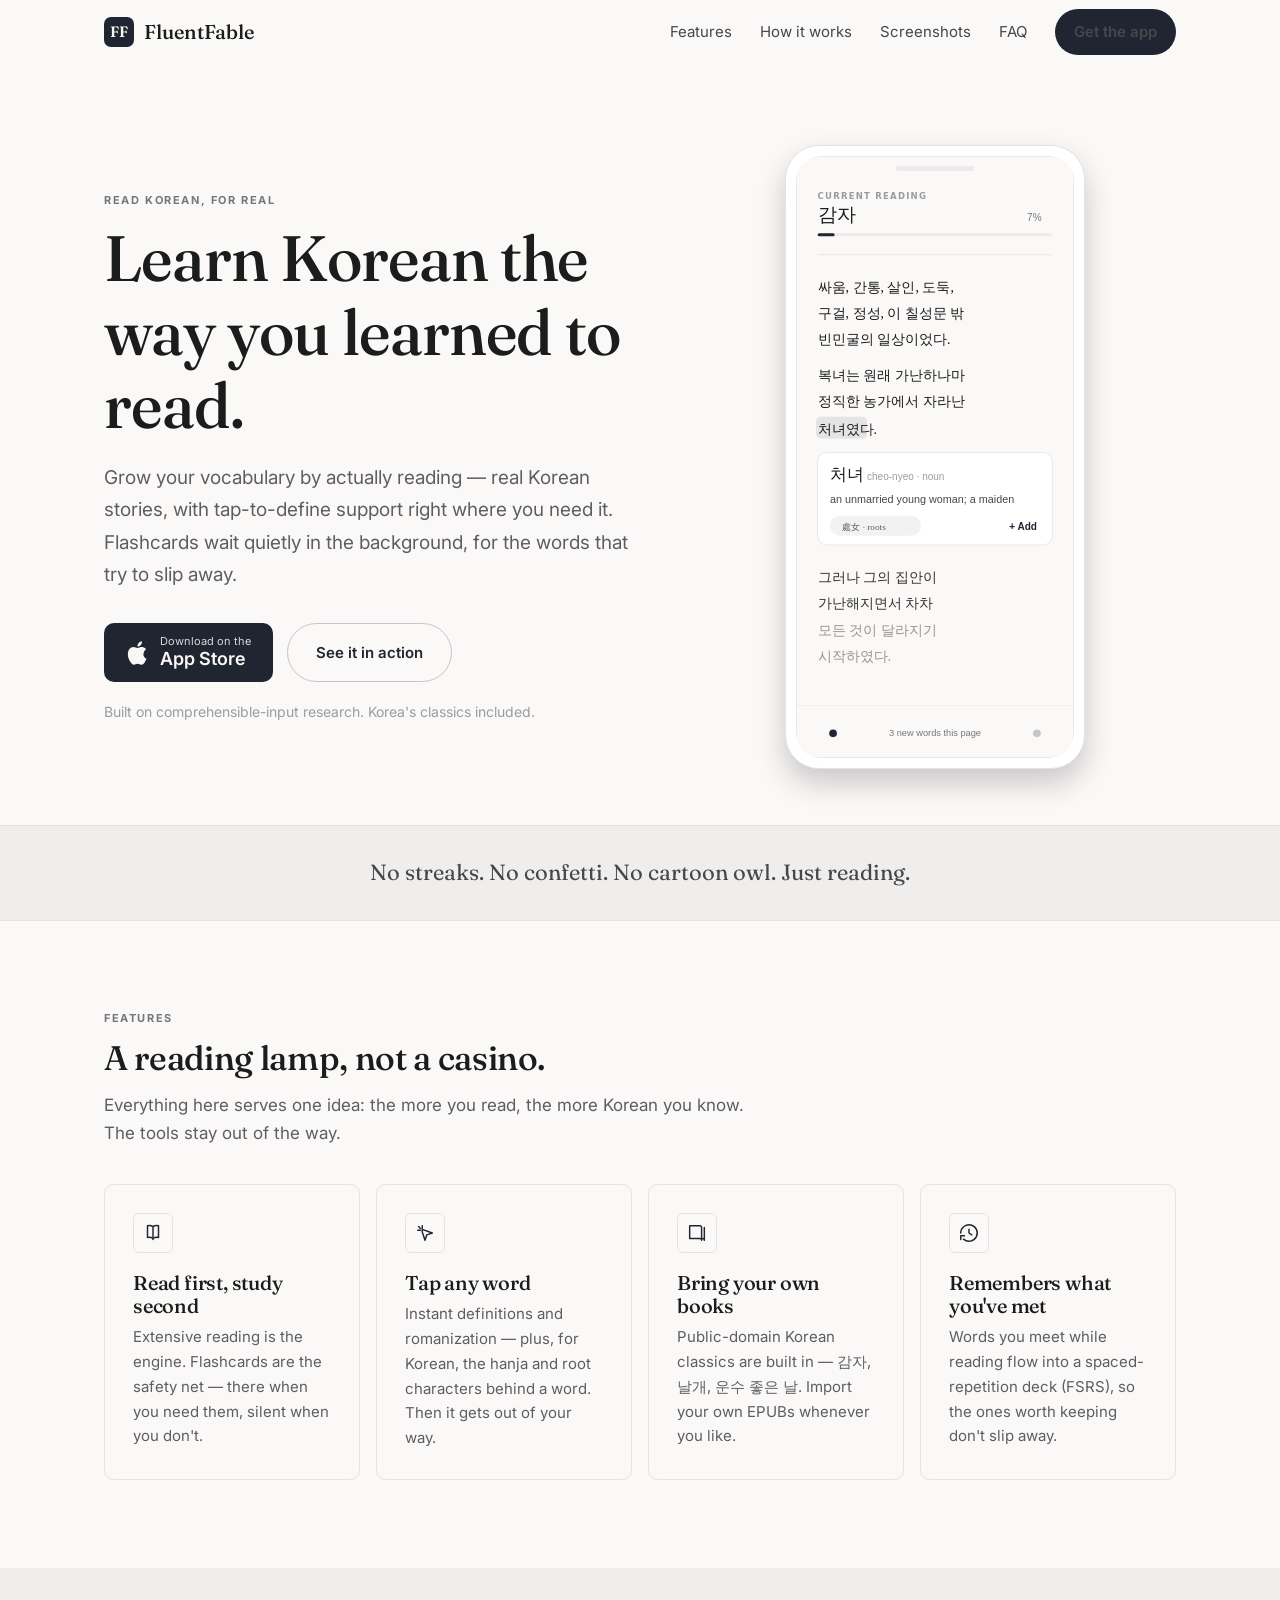
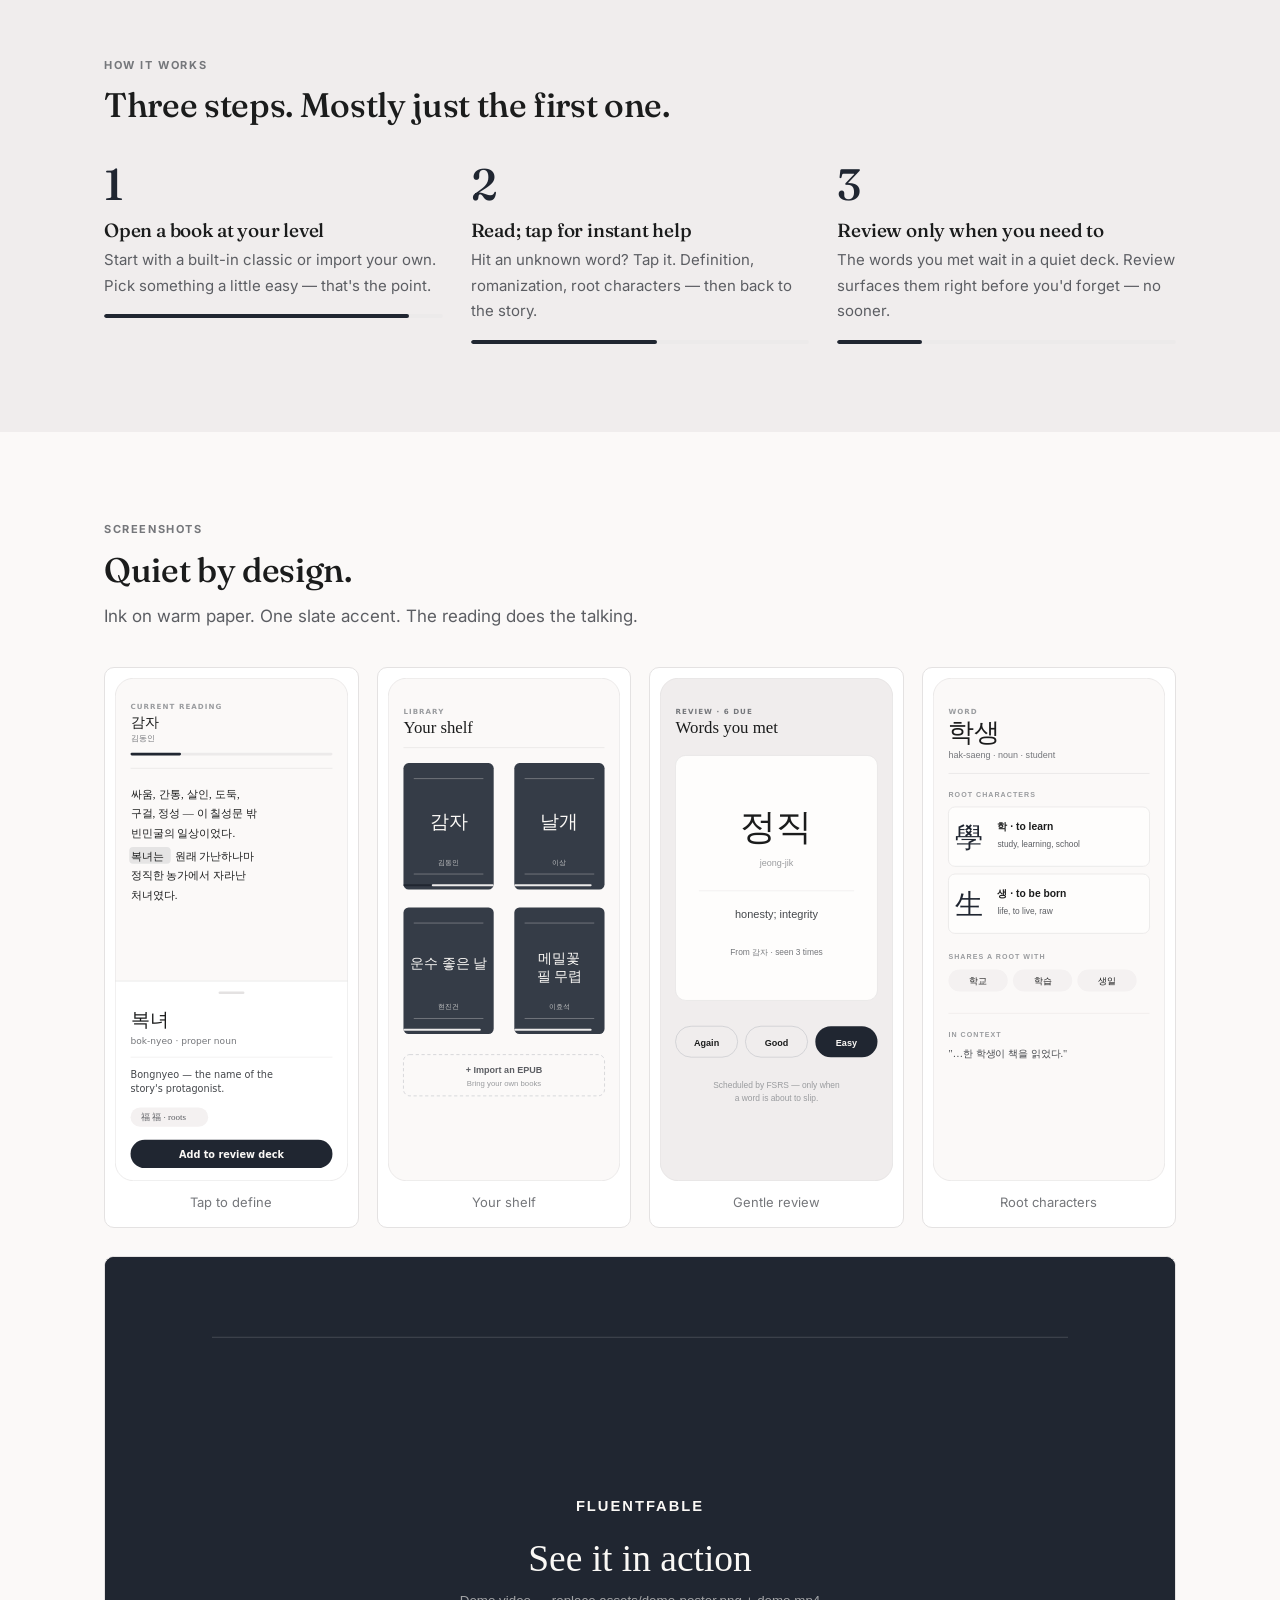
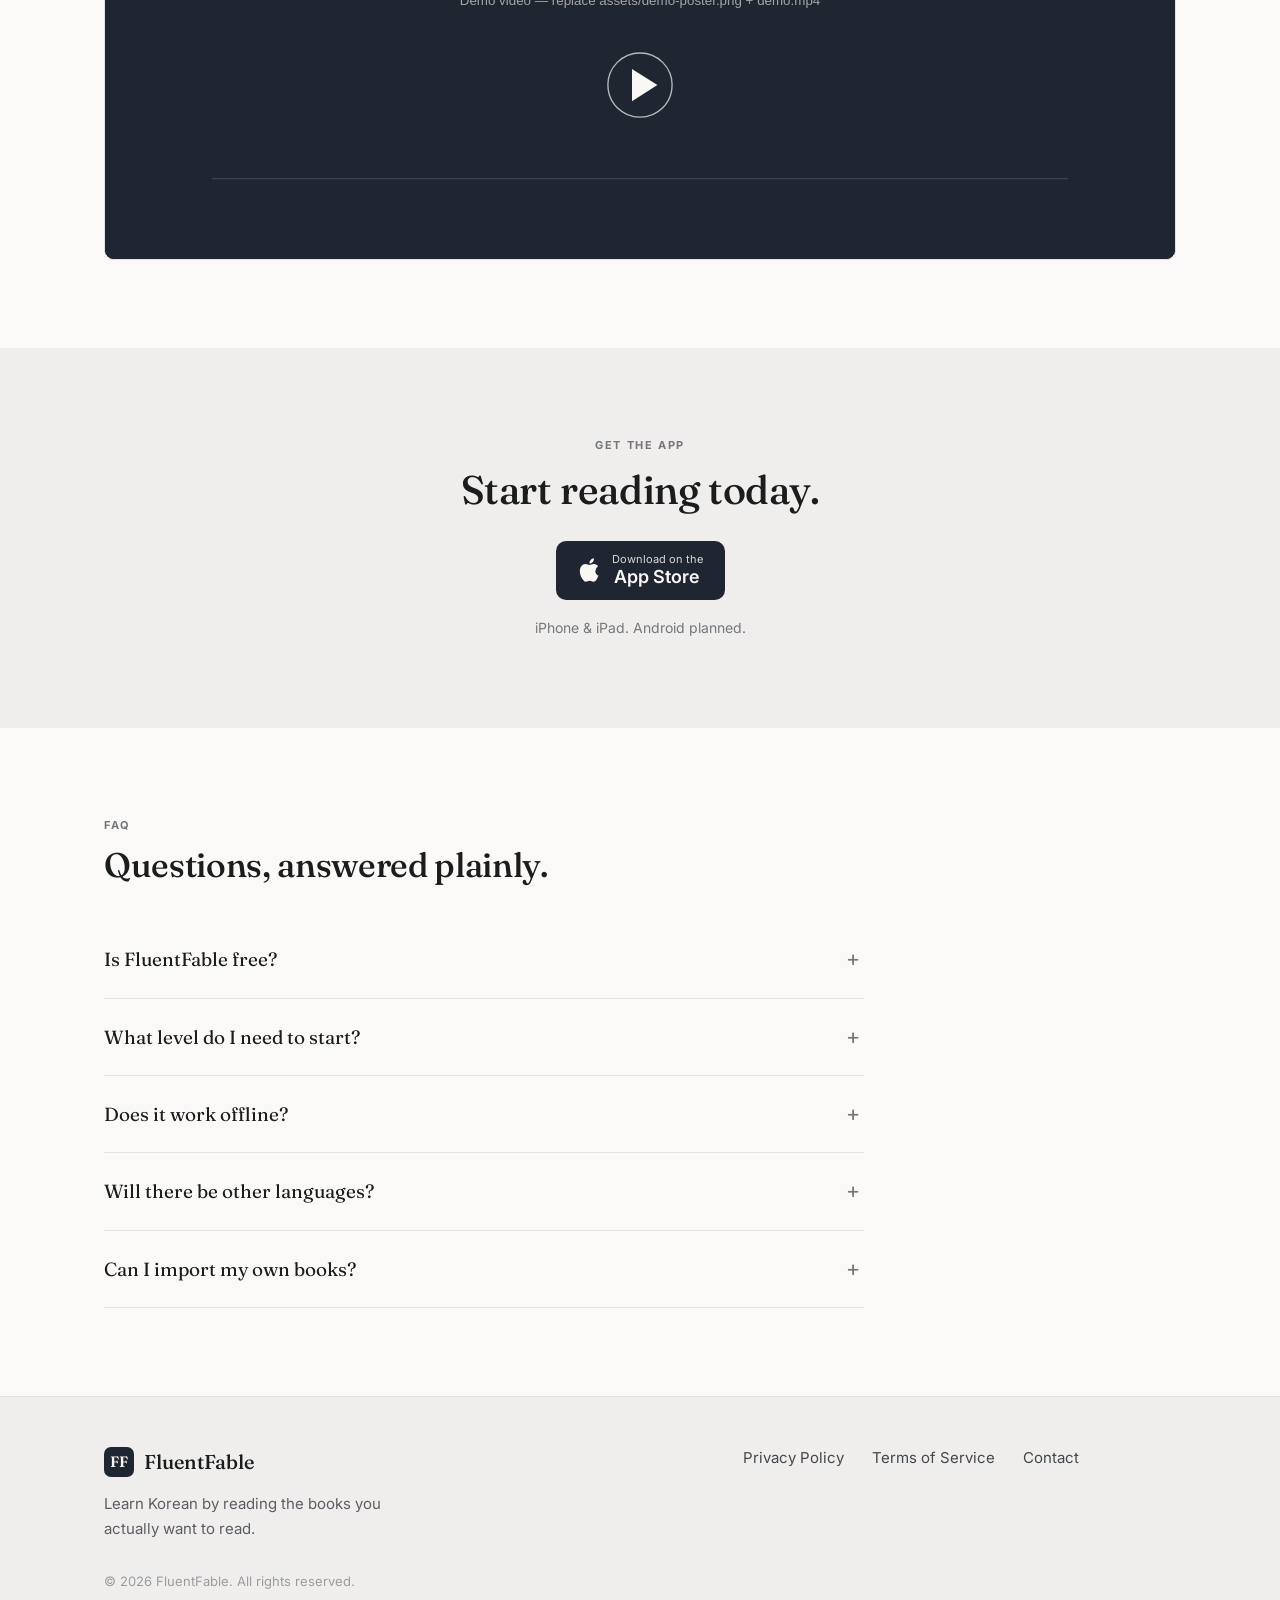
==== index.html @ 46fe994f "Initial commit: FluentFable marketing landing page Static, no-build site for GitHub Pages: index + p" ====
<!DOCTYPE html>
<html lang="en">
<head>
  <meta charset="UTF-8" />
  <meta name="viewport" content="width=device-width, initial-scale=1" />

  <!-- ===================================================================
       CONFIG — OWNER: fill these in. They're greppable tokens.
       1. STORE_URL        → Apple App Store link. Used by every
          "Download on the App Store" button/badge below. Search "STORE_URL".
       2. PLAY_STORE_URL   → Google Play link. The Play badge is commented
          out for now; search "PLAY_STORE_URL" to enable it later.
       3. CONTACT_EMAIL    → replaces the mailto in the footer. Search "CONTACT_EMAIL".
       4. Replace SVG placeholders in /assets with real PNGs (see each file's
          header comment for expected dimensions / aspect ratio).
       =================================================================== -->

  <title>FluentFable — Learn Korean by reading</title>
  <meta name="description" content="FluentFable is a reading-first Korean app. Read real books, tap any word for an instant definition, and let a quiet spaced-repetition deck catch what slips. No streaks. No owl." />

  <!-- Open Graph / Twitter -->
  <meta property="og:type" content="website" />
  <meta property="og:title" content="FluentFable — Learn Korean by reading" />
  <meta property="og:description" content="Reading-first Korean. Tap any word. No streaks, no confetti, no cartoon owl — just reading." />
  <!-- OWNER: replace with a real 1200x630 PNG for best social-platform support -->
  <meta property="og:image" content="./assets/og-image.svg" />
  <meta name="twitter:card" content="summary_large_image" />
  <meta name="twitter:title" content="FluentFable — Learn Korean by reading" />
  <meta name="twitter:description" content="Reading-first Korean. Tap any word. No streaks, no confetti, no cartoon owl — just reading." />
  <meta name="twitter:image" content="./assets/og-image.svg" />

  <meta name="theme-color" content="#fbf9f8" />
  <link rel="icon" href="./favicon.svg" type="image/svg+xml" />

  <!-- Fonts -->
  <link rel="preconnect" href="https://fonts.googleapis.com" />
  <link rel="preconnect" href="https://fonts.gstatic.com" crossorigin />
  <link href="https://fonts.googleapis.com/css2?family=Fraunces:opsz,wght@9..144,400;9..144,500;9..144,600&family=Inter:wght@400;500;600;700&family=Noto+Serif+KR:wght@400;500&display=swap" rel="stylesheet" />

  <link rel="stylesheet" href="./css/styles.css" />
</head>
<body>
  <a class="skip-link" href="#main">Skip to content</a>

  <!-- ===================== HEADER / NAV ===================== -->
  <header class="site-header">
    <div class="container">
      <nav class="nav" aria-label="Primary">
        <a class="brand" href="./index.html" aria-label="FluentFable home">
          <span class="brand__mark" aria-hidden="true">FF</span>
          <span class="brand__word">FluentFable</span>
        </a>

        <div class="nav__links">
          <a href="#features">Features</a>
          <a href="#how">How it works</a>
          <a href="#screenshots">Screenshots</a>
          <a href="#faq">FAQ</a>
          <!-- STORE_URL: this scrolls to the download section; swap href to the App Store link if you prefer -->
          <a class="btn btn--primary btn--sm" href="#download">Get the app</a>
        </div>

        <button class="nav__toggle" type="button" aria-expanded="false" aria-controls="mobile-menu" aria-label="Open menu">
          <span></span><span></span><span></span>
        </button>
      </nav>
    </div>
    <!-- mobile menu -->
    <div class="nav__menu" id="mobile-menu">
      <div class="container" style="padding:0;">
        <a href="#features">Features</a>
        <a href="#how">How it works</a>
        <a href="#screenshots">Screenshots</a>
        <a href="#faq">FAQ</a>
        <a class="btn btn--primary" href="#download">Get the app</a>
      </div>
    </div>
  </header>

  <main id="main">

    <!-- ===================== HERO ===================== -->
    <section class="hero">
      <div class="container">
        <div class="hero__grid">
          <div class="hero__copy reveal">
            <p class="eyebrow">Read Korean, for real</p>
            <h1 class="hero__title">Learn Korean the way you learned to read.</h1>
            <p class="hero__lead">
              Grow your vocabulary by actually reading — real Korean stories, with tap-to-define
              support right where you need it. Flashcards wait quietly in the background, for the
              words that try to slip away.
            </p>
            <div class="hero__ctas">
              <!-- STORE_URL: Apple App Store link -->
              <a class="store-badge" href="STORE_URL" aria-label="Download FluentFable on the App Store">
                <svg width="22" height="26" viewBox="0 0 22 26" fill="currentColor" aria-hidden="true"><path d="M17.6 13.8c0-3 2.4-4.4 2.5-4.5-1.4-2-3.5-2.3-4.3-2.3-1.8-.2-3.5 1.1-4.4 1.1-.9 0-2.3-1-3.8-1-2 0-3.8 1.1-4.8 2.9-2 3.6-.5 8.9 1.5 11.8 1 1.4 2.1 3 3.6 2.9 1.4-.1 2-.9 3.7-.9s2.2.9 3.8.9c1.6 0 2.6-1.4 3.5-2.8 1.1-1.6 1.6-3.2 1.6-3.3-.1 0-3.1-1.2-3.2-4.7zM14.8 5c.8-1 1.3-2.3 1.2-3.7-1.1.1-2.5.8-3.3 1.7-.7.8-1.4 2.2-1.2 3.5 1.3.1 2.5-.6 3.3-1.5z"/></svg>
                <span>
                  <span class="store-badge__sub">Download on the</span>
                  <span class="store-badge__main">App Store</span>
                </span>
              </a>
              <a class="btn btn--ghost" href="#screenshots">See it in action</a>
            </div>
            <p class="hero__note">Built on comprehensible-input research. Korea's classics included.</p>
          </div>

          <div class="hero__visual reveal">
            <div class="phone">
              <!-- OWNER: replace assets/hero-screenshot.svg with a real phone screenshot (~9:19.5, e.g. 1170x2532). -->
              <img src="./assets/hero-screenshot.svg" width="300" height="650"
                   alt="The FluentFable reading screen showing a Korean short story with one word tapped for an inline definition." />
            </div>
          </div>
        </div>
      </div>
    </section>

    <!-- ===================== TRUST STRIP ===================== -->
    <section class="trust" aria-label="What FluentFable is not">
      <div class="container">
        <p>No streaks. No confetti. No cartoon owl. Just reading.</p>
      </div>
    </section>

    <!-- ===================== FEATURES ===================== -->
    <section class="section" id="features">
      <div class="container">
        <div class="section__head reveal">
          <p class="eyebrow">Features</p>
          <h2 class="section__title">A reading lamp, not a casino.</h2>
          <p class="section__lead">Everything here serves one idea: the more you read, the more Korean you know. The tools stay out of the way.</p>
        </div>

        <div class="feature-grid">
          <article class="feature-card reveal">
            <span class="feature-card__icon" aria-hidden="true">
              <svg viewBox="0 0 24 24" fill="none" stroke="currentColor" stroke-width="1.6" stroke-linecap="round" stroke-linejoin="round"><path d="M12 5c-1.8-1.2-4-1.5-6-1v13c2-.5 4.2-.2 6 1 1.8-1.2 4-1.5 6-1V4c-2-.5-4.2-.2-6 1z"/><path d="M12 5v14"/></svg>
            </span>
            <h3>Read first, study second</h3>
            <p>Extensive reading is the engine. Flashcards are the safety net — there when you need them, silent when you don't.</p>
          </article>

          <article class="feature-card reveal">
            <span class="feature-card__icon" aria-hidden="true">
              <svg viewBox="0 0 24 24" fill="none" stroke="currentColor" stroke-width="1.6" stroke-linecap="round" stroke-linejoin="round"><path d="M9 11l3 9 2-6 6-2-11-4z"/><path d="M5 5l2 2"/><path d="M9 4v3"/><path d="M4 9h3"/></svg>
            </span>
            <h3>Tap any word</h3>
            <p>Instant definitions and romanization — plus, for Korean, the hanja and root characters behind a word. Then it gets out of your way.</p>
          </article>

          <article class="feature-card reveal">
            <span class="feature-card__icon" aria-hidden="true">
              <svg viewBox="0 0 24 24" fill="none" stroke="currentColor" stroke-width="1.6" stroke-linecap="round" stroke-linejoin="round"><path d="M4 4h11a2 2 0 0 1 2 2v14a2 2 0 0 0-2-2H4z"/><path d="M20 6v14a2 2 0 0 0-2-2h-1"/></svg>
            </span>
            <h3>Bring your own books</h3>
            <p>Public-domain Korean classics are built in — 감자, 날개, 운수 좋은 날. Import your own EPUBs whenever you like.</p>
          </article>

          <article class="feature-card reveal">
            <span class="feature-card__icon" aria-hidden="true">
              <svg viewBox="0 0 24 24" fill="none" stroke="currentColor" stroke-width="1.6" stroke-linecap="round" stroke-linejoin="round"><path d="M3 12a9 9 0 1 1 3 6.7"/><path d="M3 19v-4h4"/><path d="M12 8v4l3 2"/></svg>
            </span>
            <h3>Remembers what you've met</h3>
            <p>Words you meet while reading flow into a spaced-repetition deck (FSRS), so the ones worth keeping don't slip away.</p>
          </article>
        </div>
      </div>
    </section>

    <!-- ===================== HOW IT WORKS ===================== -->
    <section class="section section--muted" id="how">
      <div class="container">
        <div class="section__head reveal">
          <p class="eyebrow">How it works</p>
          <h2 class="section__title">Three steps. Mostly just the first one.</h2>
        </div>

        <ol class="steps" style="list-style:none; padding:0; margin:0;">
          <li class="step reveal">
            <div class="step__num">1</div>
            <h3>Open a book at your level</h3>
            <p>Start with a built-in classic or import your own. Pick something a little easy — that's the point.</p>
            <div class="step__bar"><i style="width:90%"></i></div>
          </li>
          <li class="step reveal">
            <div class="step__num">2</div>
            <h3>Read; tap for instant help</h3>
            <p>Hit an unknown word? Tap it. Definition, romanization, root characters — then back to the story.</p>
            <div class="step__bar"><i style="width:55%"></i></div>
          </li>
          <li class="step reveal">
            <div class="step__num">3</div>
            <h3>Review only when you need to</h3>
            <p>The words you met wait in a quiet deck. Review surfaces them right before you'd forget — no sooner.</p>
            <div class="step__bar"><i style="width:25%"></i></div>
          </li>
        </ol>
      </div>
    </section>

    <!-- ===================== SCREENSHOTS ===================== -->
    <section class="section" id="screenshots">
      <div class="container">
        <div class="section__head reveal">
          <p class="eyebrow">Screenshots</p>
          <h2 class="section__title">Quiet by design.</h2>
          <p class="section__lead">Ink on warm paper. One slate accent. The reading does the talking.</p>
        </div>

        <!-- OWNER: replace each assets/screenshot-N.svg with a real phone PNG (~9:19.5). -->
        <div class="shots-grid">
          <figure class="shot" data-lightbox tabindex="0" role="button" aria-label="Open reading screen screenshot">
            <img src="./assets/screenshot-1.svg" width="360" height="780" loading="lazy"
                 alt="Reading screen: a tapped Korean word with its definition, romanization and hanja in a bottom sheet." />
            <figcaption>Tap to define</figcaption>
          </figure>
          <figure class="shot" data-lightbox tabindex="0" role="button" aria-label="Open library screen screenshot">
            <img src="./assets/screenshot-2.svg" width="360" height="780" loading="lazy"
                 alt="Library screen: a shelf of Korean classics as slate book covers, plus an import slot for your own EPUBs." />
            <figcaption>Your shelf</figcaption>
          </figure>
          <figure class="shot" data-lightbox tabindex="0" role="button" aria-label="Open review deck screenshot">
            <img src="./assets/screenshot-3.svg" width="360" height="780" loading="lazy"
                 alt="Review screen: a spaced-repetition flashcard for a word met while reading, with Again / Good / Easy grades." />
            <figcaption>Gentle review</figcaption>
          </figure>
          <figure class="shot" data-lightbox tabindex="0" role="button" aria-label="Open word breakdown screenshot">
            <img src="./assets/screenshot-4.svg" width="360" height="780" loading="lazy"
                 alt="Word detail: the hanja root characters behind a Korean word and other words that share those roots." />
            <figcaption>Root characters</figcaption>
          </figure>
        </div>

        <!-- Video slot -->
        <div class="video-frame reveal">
          <!-- OWNER: supply assets/demo.mp4 + assets/demo-poster.png, then delete the <img>
               below and uncomment the <video> tag.
          <video controls preload="none" poster="./assets/demo-poster.png" width="1600" height="900">
            <source src="./assets/demo.mp4" type="video/mp4" />
            Your browser doesn't support embedded video.
          </video>
          -->
          <img src="./assets/demo-poster.svg" width="1600" height="900" loading="lazy"
               alt="Placeholder poster for the FluentFable demo video — coming soon." />
        </div>
      </div>
    </section>

    <!-- ===================== DOWNLOAD CTA ===================== -->
    <section class="section section--muted download" id="download">
      <div class="container">
        <div class="reveal">
          <p class="eyebrow">Get the app</p>
          <h2 class="download__title">Start reading today.</h2>
          <div class="download__badges">
            <!-- STORE_URL: Apple App Store link -->
            <a class="store-badge" href="STORE_URL" aria-label="Download FluentFable on the App Store">
              <svg width="22" height="26" viewBox="0 0 22 26" fill="currentColor" aria-hidden="true"><path d="M17.6 13.8c0-3 2.4-4.4 2.5-4.5-1.4-2-3.5-2.3-4.3-2.3-1.8-.2-3.5 1.1-4.4 1.1-.9 0-2.3-1-3.8-1-2 0-3.8 1.1-4.8 2.9-2 3.6-.5 8.9 1.5 11.8 1 1.4 2.1 3 3.6 2.9 1.4-.1 2-.9 3.7-.9s2.2.9 3.8.9c1.6 0 2.6-1.4 3.5-2.8 1.1-1.6 1.6-3.2 1.6-3.3-.1 0-3.1-1.2-3.2-4.7zM14.8 5c.8-1 1.3-2.3 1.2-3.7-1.1.1-2.5.8-3.3 1.7-.7.8-1.4 2.2-1.2 3.5 1.3.1 2.5-.6 3.3-1.5z"/></svg>
              <span>
                <span class="store-badge__sub">Download on the</span>
                <span class="store-badge__main">App Store</span>
              </span>
            </a>

            <!-- PLAY_STORE_URL: Google Play coming later. Uncomment to enable.
            <a class="store-badge" href="PLAY_STORE_URL" aria-label="Get FluentFable on Google Play">
              <svg width="22" height="26" viewBox="0 0 22 26" fill="currentColor" aria-hidden="true"><path d="M3 2l13 11L3 24V2z"/></svg>
              <span>
                <span class="store-badge__sub">Get it on</span>
                <span class="store-badge__main">Google Play</span>
              </span>
            </a>
            -->
          </div>
          <p class="download__note">iPhone &amp; iPad. Android planned.</p>
        </div>
      </div>
    </section>

    <!-- ===================== FAQ ===================== -->
    <section class="section" id="faq">
      <div class="container">
        <div class="section__head reveal">
          <p class="eyebrow">FAQ</p>
          <h2 class="section__title">Questions, answered plainly.</h2>
        </div>

        <div class="faq reveal">
          <details>
            <summary>Is FluentFable free?</summary>
            <p>[PLACEHOLDER — replace] Describe your pricing here (e.g. free to start, with an optional subscription). Avoid stating a specific price until it's final.</p>
          </details>
          <details>
            <summary>What level do I need to start?</summary>
            <p>[PLACEHOLDER — replace] A short, encouraging answer. The honest version: if you know hangul and a handful of words, pick an easy book and begin. The app surfaces the words you don't yet know.</p>
          </details>
          <details>
            <summary>Does it work offline?</summary>
            <p>[PLACEHOLDER — replace] State which parts work offline (downloaded books and your review deck) versus what needs a connection.</p>
          </details>
          <details>
            <summary>Will there be other languages?</summary>
            <p>The app is built to extend beyond Korean — English and Chinese are planned. No promises on timing yet.</p>
          </details>
          <details>
            <summary>Can I import my own books?</summary>
            <p>Yes. FluentFable reads EPUB files, so you can bring your own Korean books alongside the built-in public-domain classics.</p>
          </details>
        </div>
      </div>
    </section>

  </main>

  <!-- ===================== FOOTER ===================== -->
  <footer class="site-footer">
    <div class="container">
      <div class="footer__grid">
        <div>
          <a class="brand" href="./index.html" aria-label="FluentFable home">
            <span class="brand__mark" aria-hidden="true">FF</span>
            <span class="brand__word">FluentFable</span>
          </a>
          <p class="footer__tagline">Learn Korean by reading the books you actually want to read.</p>
        </div>
        <nav class="footer__links" aria-label="Footer">
          <a href="./privacy.html">Privacy Policy</a>
          <a href="./terms.html">Terms of Service</a>
          <!-- CONTACT_EMAIL: replace the address below -->
          <a href="mailto:CONTACT_EMAIL">Contact</a>
          <!-- SOCIAL_URL: add social links here if/when you have them
          <a href="SOCIAL_URL">Instagram</a>
          -->
        </nav>
      </div>
      <p class="footer__copy">© 2026 FluentFable. All rights reserved.</p>
    </div>
  </footer>

  <!-- ===================== LIGHTBOX ===================== -->
  <div class="lightbox" id="lightbox" aria-hidden="true" role="dialog" aria-modal="true" aria-label="Screenshot preview">
    <button class="lightbox__close" type="button" aria-label="Close preview">&times;</button>
    <img src="" alt="" />
  </div>

  <script src="./js/main.js"></script>
</body>
</html>
---- css/styles.css ----
/* =========================================================================
   FluentFable — "Slate & Stone" stylesheet
   Single source of truth: every color references a :root custom property.
   Mobile-first; breakpoints at ~640 / ~960 / ~1200.
   ========================================================================= */

:root {
  /* surfaces */
  --bg-page:        #fbf9f8;  /* warm paper — the main background */
  --surface:        #ffffff;  /* cards */
  --surface-card:   #fefdfc;
  --surface-muted:  #f0eded;  /* tinted containers, alt sections */
  --surface-assist: #f4f1f1;

  /* lines */
  --border:         #e4e2e2;  /* hairline rules — use 1px, never heavy */
  --border-strong:  #c5c6cb;
  --divider:        #eceaea;

  /* ink / text */
  --text:           #1b1c1c;  /* primary body ink */
  --text-secondary: #44474b;
  --text-muted:     #5c5e63;
  --text-tertiary:  #75777b;
  --text-subtle:    #9a9c9f;

  /* the single accent — slate */
  --ink-slate:      #202631;
  --ink-pressed:    #0e1014;
  --accent-soft:    rgba(32, 38, 49, 0.10);

  /* book-cover gradient slate */
  --cover-slate:    #353c47;
  --cover-mid:      #75777b;
  --glyph-cream:    #faf8f5;

  /* status */
  --danger:         #c0362c;

  /* radii */
  --radius-sm: 4px;
  --radius-md: 6px;
  --radius-lg: 10px;
  --radius-xl: 16px;
  --radius-pill: 999px;

  /* the only shadows permitted */
  --shadow-cover: 0 14px 28px rgba(27, 28, 28, 0.22);
  --shadow-soft:  0 10px 24px rgba(27, 28, 28, 0.08);

  /* type families */
  --font-display: 'Fraunces', Georgia, 'Times New Roman', serif;
  --font-ui:      'Inter', system-ui, -apple-system, sans-serif;
  --font-kr:      'Noto Serif KR', 'Fraunces', serif;

  /* layout */
  --maxw: 1120px;
  --gutter: 24px;
  --ease: cubic-bezier(0.4, 0, 0.2, 1);
}

/* ---------- reset / base ---------- */
*, *::before, *::after { box-sizing: border-box; }

html { -webkit-text-size-adjust: 100%; scroll-behavior: smooth; }

@media (prefers-reduced-motion: reduce) {
  html { scroll-behavior: auto; }
}

body {
  margin: 0;
  background: var(--bg-page);
  color: var(--text);
  font-family: var(--font-ui);
  font-size: 17px;
  line-height: 1.7;
  -webkit-font-smoothing: antialiased;
  text-rendering: optimizeLegibility;
}

img, svg, video { max-width: 100%; height: auto; display: block; }

a { color: var(--ink-slate); text-decoration: none; }
a:hover { text-decoration: underline; }

h1, h2, h3 { font-family: var(--font-display); font-weight: 500; line-height: 1.15; letter-spacing: -0.01em; margin: 0; }

p { margin: 0; }

:focus-visible {
  outline: 2px solid var(--ink-slate);
  outline-offset: 2px;
  border-radius: var(--radius-sm);
}

/* ---------- layout helpers ---------- */
.container {
  width: 100%;
  max-width: var(--maxw);
  margin-inline: auto;
  padding-inline: var(--gutter);
}

.section { padding-block: 64px; }
.section--muted { background: var(--surface-muted); }

.eyebrow {
  font-family: var(--font-ui);
  font-size: 11px;
  font-weight: 700;
  text-transform: uppercase;
  letter-spacing: 1.6px;
  color: var(--text-tertiary);
  margin: 0 0 12px;
}

.section__head { max-width: 640px; margin-bottom: 36px; }
.section__title { font-size: 28px; }
.section__lead { color: var(--text-muted); margin-top: 12px; }

.skip-link {
  position: absolute;
  left: -999px;
  top: 8px;
  background: var(--ink-slate);
  color: var(--glyph-cream);
  padding: 10px 16px;
  border-radius: var(--radius-md);
  z-index: 100;
}
.skip-link:focus { left: 8px; }

/* ---------- buttons ---------- */
.btn {
  display: inline-flex;
  align-items: center;
  justify-content: center;
  gap: 8px;
  font-family: var(--font-ui);
  font-size: 15px;
  font-weight: 600;
  padding: 14px 28px;
  border-radius: var(--radius-pill);
  border: 1px solid transparent;
  cursor: pointer;
  transition: background-color 150ms var(--ease), color 150ms var(--ease),
              border-color 150ms var(--ease), transform 150ms var(--ease);
  text-decoration: none;
}
.btn:hover { text-decoration: none; }

.btn--primary { background: var(--ink-slate); color: var(--glyph-cream); }
.btn--primary:hover { background: var(--ink-pressed); }
.btn--primary:active { transform: translateY(1px); }

.btn--ghost {
  background: transparent;
  color: var(--ink-slate);
  border-color: var(--border-strong);
}
.btn--ghost:hover { background: var(--accent-soft); }

.btn--sm { padding: 9px 18px; font-size: 14px; }

/* App Store badge button */
.store-badge {
  display: inline-flex;
  align-items: center;
  gap: 12px;
  background: var(--ink-slate);
  color: var(--glyph-cream);
  padding: 12px 22px;
  border-radius: var(--radius-lg);
  transition: background-color 150ms var(--ease);
}
.store-badge:hover { background: var(--ink-pressed); text-decoration: none; }
.store-badge svg { flex: none; }
.store-badge .store-badge__sub { display: block; font-size: 11px; opacity: 0.85; line-height: 1.2; }
.store-badge .store-badge__main { display: block; font-size: 18px; font-weight: 600; line-height: 1.2; }

/* ---------- header / nav ---------- */
.site-header {
  position: sticky;
  top: 0;
  z-index: 50;
  background: color-mix(in srgb, var(--bg-page) 88%, transparent);
  backdrop-filter: saturate(180%) blur(8px);
  border-bottom: 1px solid transparent;
  transition: border-color 150ms var(--ease);
}
.site-header.is-scrolled { border-bottom-color: var(--border); }

.nav {
  display: flex;
  align-items: center;
  justify-content: space-between;
  height: 64px;
}

.brand { display: inline-flex; align-items: center; gap: 10px; color: var(--text); }
.brand:hover { text-decoration: none; }
.brand__mark {
  width: 30px; height: 30px;
  border-radius: 7px;
  background: var(--ink-slate);
  color: var(--glyph-cream);
  display: grid; place-items: center;
  font-family: var(--font-display);
  font-weight: 600;
  font-size: 15px;
}
.brand__word { font-family: var(--font-display); font-size: 20px; font-weight: 500; }

.nav__links { display: none; }
.nav__toggle {
  display: inline-flex;
  flex-direction: column;
  justify-content: center;
  gap: 5px;
  width: 44px; height: 44px;
  padding: 10px;
  background: transparent;
  border: 1px solid var(--border);
  border-radius: var(--radius-md);
  cursor: pointer;
}
.nav__toggle span {
  display: block; height: 2px; width: 100%;
  background: var(--text);
  border-radius: 2px;
  transition: transform 150ms var(--ease), opacity 150ms var(--ease);
}
.nav__toggle[aria-expanded="true"] span:nth-child(1) { transform: translateY(7px) rotate(45deg); }
.nav__toggle[aria-expanded="true"] span:nth-child(2) { opacity: 0; }
.nav__toggle[aria-expanded="true"] span:nth-child(3) { transform: translateY(-7px) rotate(-45deg); }

/* mobile menu panel */
.nav__menu {
  display: none;
  border-top: 1px solid var(--border);
  background: var(--bg-page);
  padding: 8px var(--gutter) 24px;
}
.nav__menu.is-open { display: block; }
.nav__menu a:not(.btn) {
  display: block;
  padding: 14px 4px;
  font-size: 17px;
  color: var(--text);
  border-bottom: 1px solid var(--divider);
}
.nav__menu .btn { margin-top: 16px; width: 100%; }

/* ---------- hero ---------- */
.hero { padding-block: 56px 40px; }
.hero__grid { display: grid; gap: 40px; align-items: center; }
.hero__title {
  font-size: clamp(40px, 9vw, 64px);
  font-weight: 500;
  letter-spacing: -0.01em;
  max-width: 14ch;
}
.hero__lead {
  font-size: clamp(17px, 2.6vw, 19px);
  color: var(--text-muted);
  margin-top: 20px;
  max-width: 46ch;
}
.hero__ctas { display: flex; flex-wrap: wrap; gap: 14px; margin-top: 32px; }
.hero__note { margin-top: 18px; font-size: 14px; color: var(--text-subtle); }

.hero__visual { display: flex; justify-content: center; }
.phone {
  position: relative;
  width: min(300px, 78vw);
  border-radius: 34px;
  padding: 10px;
  background: var(--surface);
  border: 1px solid var(--border);
  box-shadow: var(--shadow-cover);
}
.phone img { border-radius: 26px; }
.phone::after {
  /* speaker notch hint */
  content: "";
  position: absolute;
  top: 20px; left: 50%; transform: translateX(-50%);
  width: 78px; height: 5px; border-radius: 3px;
  background: var(--divider);
}

/* ---------- trust strip ---------- */
.trust {
  text-align: center;
  padding-block: 28px;
  background: var(--surface-muted);
  border-block: 1px solid var(--border);
}
.trust p {
  font-family: var(--font-display);
  font-size: clamp(18px, 3vw, 22px);
  color: var(--text-secondary);
  margin: 0;
}

/* ---------- features ---------- */
.feature-grid { display: grid; gap: 16px; }
.feature-card {
  background: var(--bg-page);
  border: 1px solid var(--border);
  border-radius: var(--radius-lg);
  padding: 28px;
}
.feature-card__icon {
  width: 40px; height: 40px;
  display: grid; place-items: center;
  color: var(--ink-slate);
  border: 1px solid var(--border);
  border-radius: var(--radius-md);
  margin-bottom: 18px;
}
.feature-card__icon svg { width: 22px; height: 22px; }
.feature-card h3 { font-size: 20px; margin-bottom: 8px; }
.feature-card p { color: var(--text-muted); font-size: 15px; line-height: 1.65; }

/* ---------- how it works ---------- */
.steps { display: grid; gap: 28px; counter-reset: step; }
.step { position: relative; }
.step__num {
  font-family: var(--font-display);
  font-size: 44px;
  font-weight: 500;
  color: var(--ink-slate);
  line-height: 1;
}
.step h3 { font-size: 19px; margin: 14px 0 6px; }
.step p { color: var(--text-muted); font-size: 15px; }
.step__bar {
  margin-top: 16px;
  height: 4px;
  border-radius: 2px;
  background: var(--divider);
  overflow: hidden;
}
.step__bar i { display: block; height: 100%; background: var(--ink-slate); border-radius: 2px; }

/* ---------- screenshots ---------- */
.shots-grid {
  display: grid;
  gap: 18px;
  grid-template-columns: repeat(2, 1fr);
}
.shot {
  margin: 0;
  background: var(--surface);
  border: 1px solid var(--border);
  border-radius: var(--radius-lg);
  padding: 10px;
  cursor: zoom-in;
  transition: transform 150ms var(--ease);
}
.shot:hover { transform: translateY(-2px); }
.shot img { border-radius: var(--radius-md); width: 100%; }
.shot figcaption {
  text-align: center;
  font-size: 13px;
  color: var(--text-tertiary);
  padding: 10px 4px 4px;
}

.shot--feature { box-shadow: var(--shadow-cover); }

.video-frame {
  margin-top: 28px;
  border: 1px solid var(--border);
  border-radius: var(--radius-lg);
  overflow: hidden;
  background: var(--ink-slate);
}
.video-frame img, .video-frame video { width: 100%; display: block; }

/* ---------- lightbox ---------- */
.lightbox {
  position: fixed; inset: 0;
  display: none;
  place-items: center;
  background: rgba(14, 16, 20, 0.82);
  z-index: 200;
  padding: 24px;
}
.lightbox.is-open { display: grid; }
.lightbox img { max-height: 88vh; width: auto; border-radius: var(--radius-lg); }
.lightbox__close {
  position: absolute; top: 18px; right: 18px;
  width: 44px; height: 44px;
  border-radius: var(--radius-pill);
  border: 1px solid rgba(250,248,245,0.4);
  background: transparent;
  color: var(--glyph-cream);
  font-size: 22px;
  cursor: pointer;
}

/* ---------- download band ---------- */
.download { text-align: center; }
.download__title { font-size: clamp(28px, 5vw, 40px); max-width: 16ch; margin-inline: auto; }
.download__badges { display: flex; flex-wrap: wrap; gap: 14px; justify-content: center; margin-top: 28px; }
.download__note { margin-top: 16px; color: var(--text-tertiary); font-size: 14px; }

/* ---------- FAQ ---------- */
.faq { max-width: 760px; }
.faq details {
  border-bottom: 1px solid var(--border);
  padding: 4px 0;
}
.faq summary {
  list-style: none;
  cursor: pointer;
  padding: 18px 36px 18px 0;
  position: relative;
  font-family: var(--font-display);
  font-size: 19px;
  color: var(--text);
}
.faq summary::-webkit-details-marker { display: none; }
.faq summary::after {
  content: "+";
  position: absolute;
  right: 4px; top: 50%; transform: translateY(-50%);
  font-family: var(--font-ui);
  font-size: 22px;
  color: var(--text-tertiary);
  transition: transform 150ms var(--ease);
}
.faq details[open] summary::after { content: "\2013"; }
.faq p { color: var(--text-muted); font-size: 16px; padding: 0 36px 20px 0; }
.faq .placeholder-note { font-size: 13px; }

/* ---------- footer ---------- */
.site-footer {
  background: var(--surface-muted);
  border-top: 1px solid var(--border);
  padding-block: 48px;
}
.footer__grid {
  display: grid;
  gap: 32px;
}
.footer__tagline { color: var(--text-muted); margin-top: 12px; max-width: 36ch; font-size: 15px; }
.footer__links { display: flex; flex-wrap: wrap; gap: 20px 28px; }
.footer__links a { color: var(--text-secondary); font-size: 15px; }
.footer__copy { margin-top: 28px; color: var(--text-subtle); font-size: 13px; }

/* ---------- legal pages ---------- */
.legal { max-width: 720px; padding-block: 56px; }
.legal h1 { font-size: clamp(32px, 6vw, 44px); }
.legal h2 { font-size: 24px; margin-top: 36px; }
.legal .updated { color: var(--text-tertiary); font-size: 14px; margin-top: 8px; }
.legal p, .legal li { color: var(--text-secondary); margin-top: 16px; }
.legal ul { padding-left: 22px; }
.legal a { text-decoration: underline; }
.legal .back { display: inline-block; margin-top: 40px; font-size: 15px; }

.placeholder-note {
  display: block;
  background: var(--surface-assist);
  border: 1px dashed var(--border-strong);
  border-radius: var(--radius-md);
  color: var(--text-muted);
  padding: 16px 18px;
  margin-top: 24px;
  font-size: 15px;
}

/* ---------- scroll reveal ---------- */
.reveal { opacity: 0; transform: translateY(16px); transition: opacity 500ms var(--ease), transform 500ms var(--ease); }
.reveal.is-visible { opacity: 1; transform: none; }
@media (prefers-reduced-motion: reduce) {
  .reveal { opacity: 1; transform: none; transition: none; }
}

/* =========================================================================
   Breakpoints
   ========================================================================= */
@media (min-width: 640px) {
  .feature-grid { grid-template-columns: repeat(2, 1fr); }
  .steps { grid-template-columns: repeat(3, 1fr); }
  .shots-grid { grid-template-columns: repeat(4, 1fr); }
  .footer__grid { grid-template-columns: 1.4fr 1fr; align-items: start; }
}

@media (min-width: 960px) {
  .section { padding-block: 88px; }
  .nav__toggle { display: none; }
  .nav__links {
    display: flex;
    align-items: center;
    gap: 28px;
  }
  .nav__links a { color: var(--text-secondary); font-size: 15px; }
  .nav__links a:not(.btn):hover { color: var(--text); }
  .nav__menu { display: none !important; }

  .hero { padding-block: 80px 56px; }
  .hero__grid { grid-template-columns: 1.05fr 0.95fr; gap: 56px; }
  .feature-grid { grid-template-columns: repeat(4, 1fr); }
  .section__title { font-size: 34px; }
}
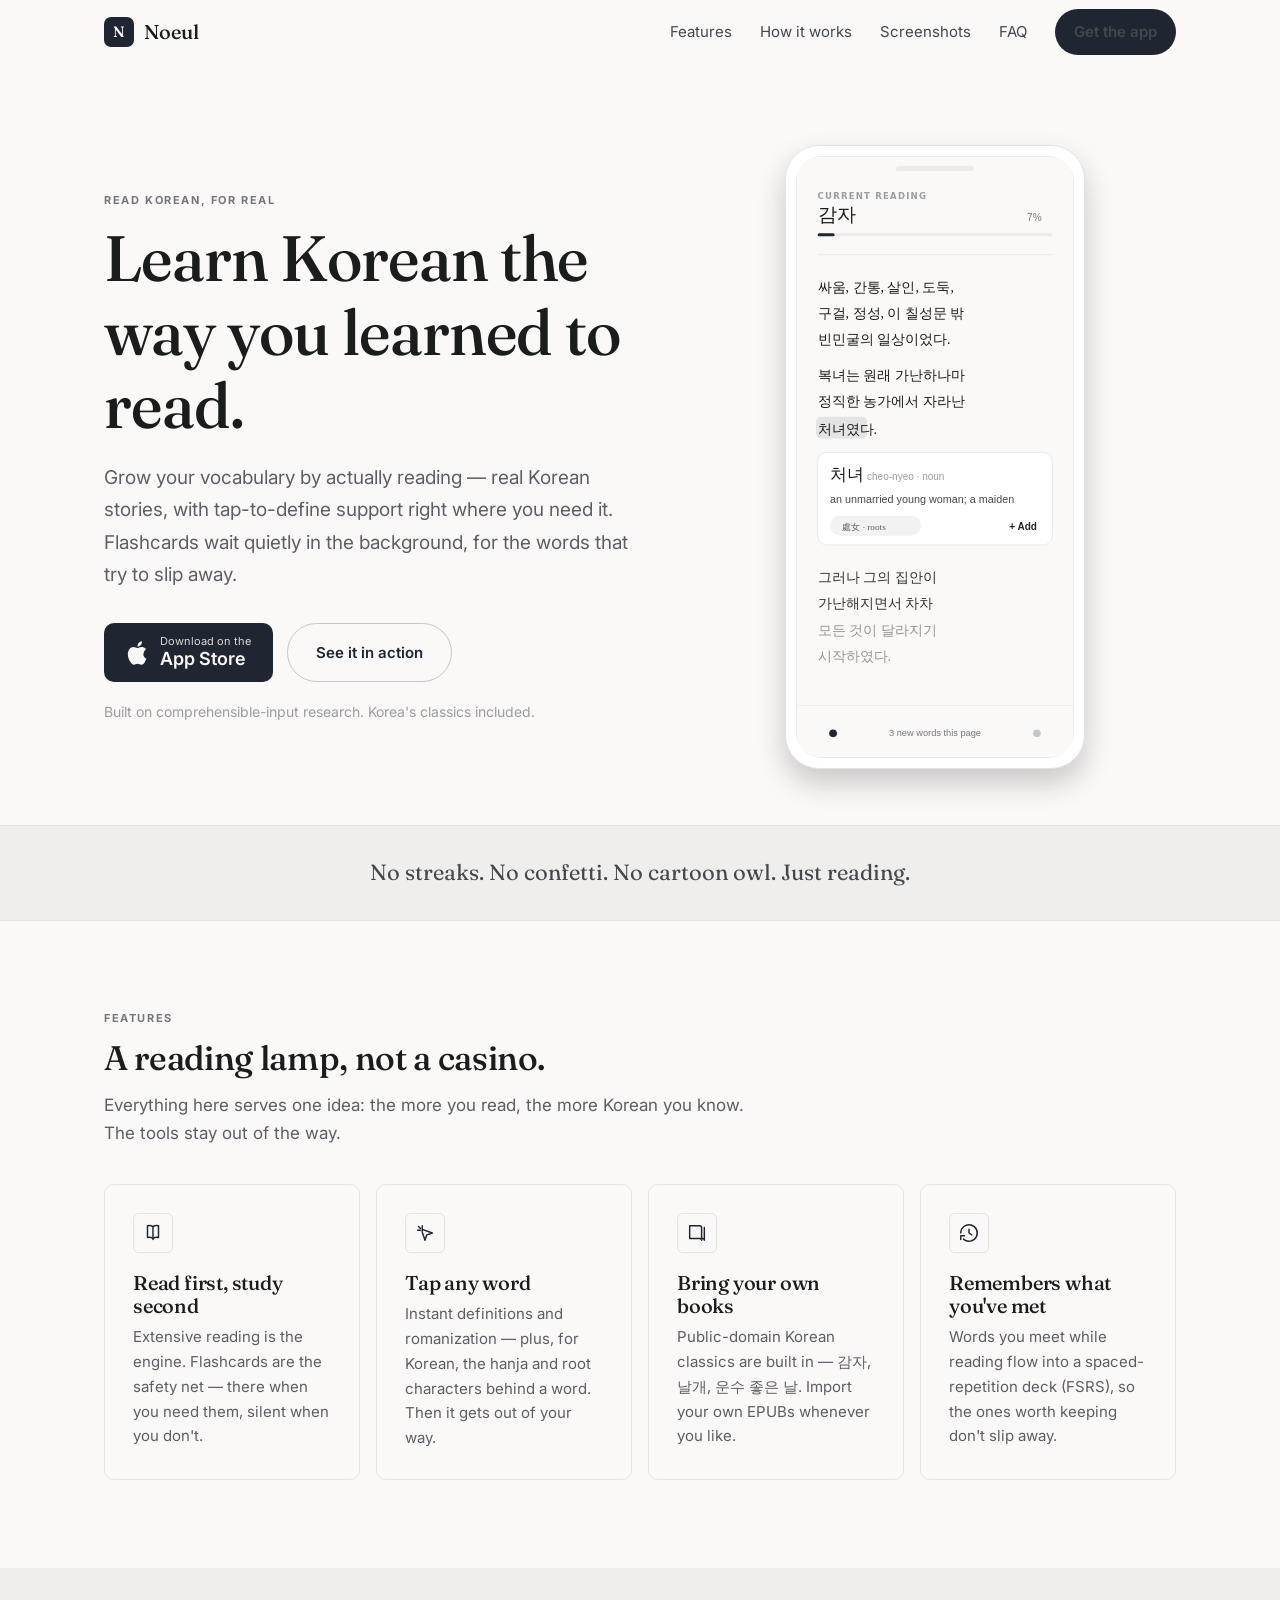
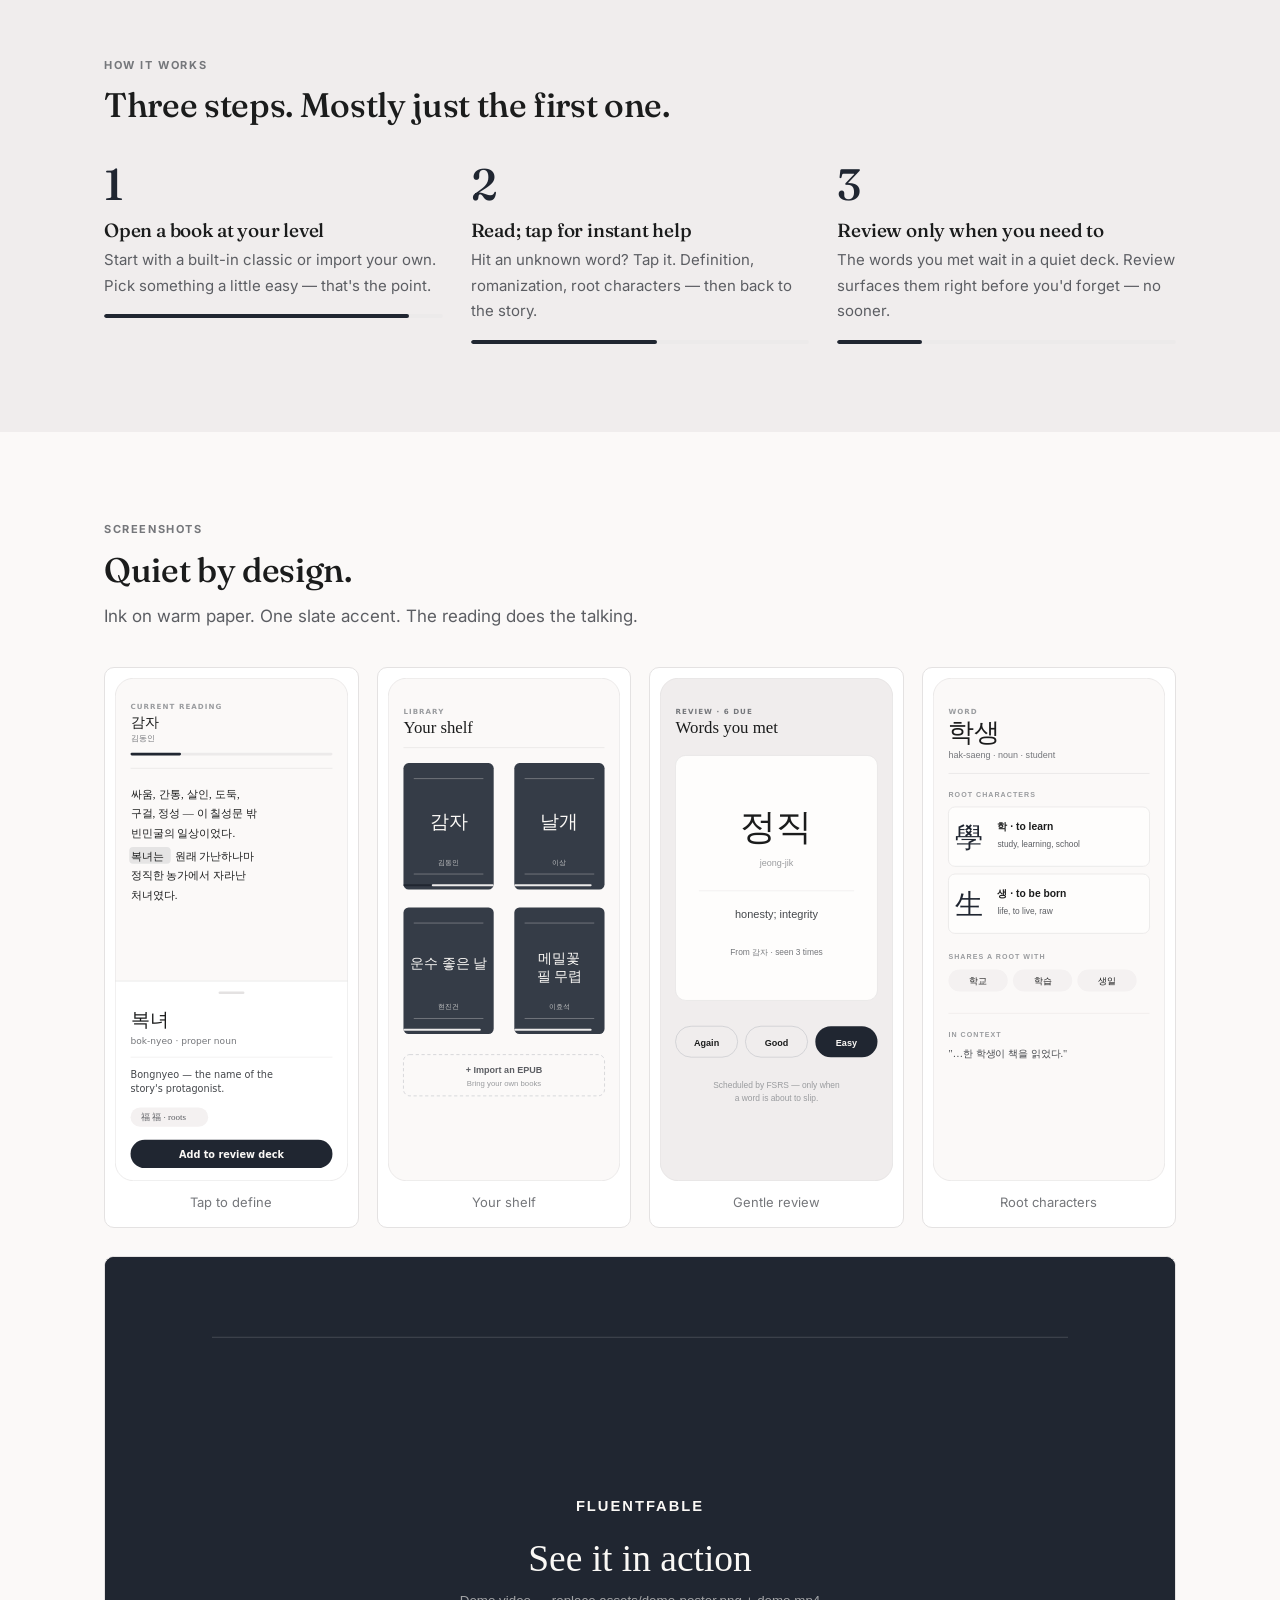
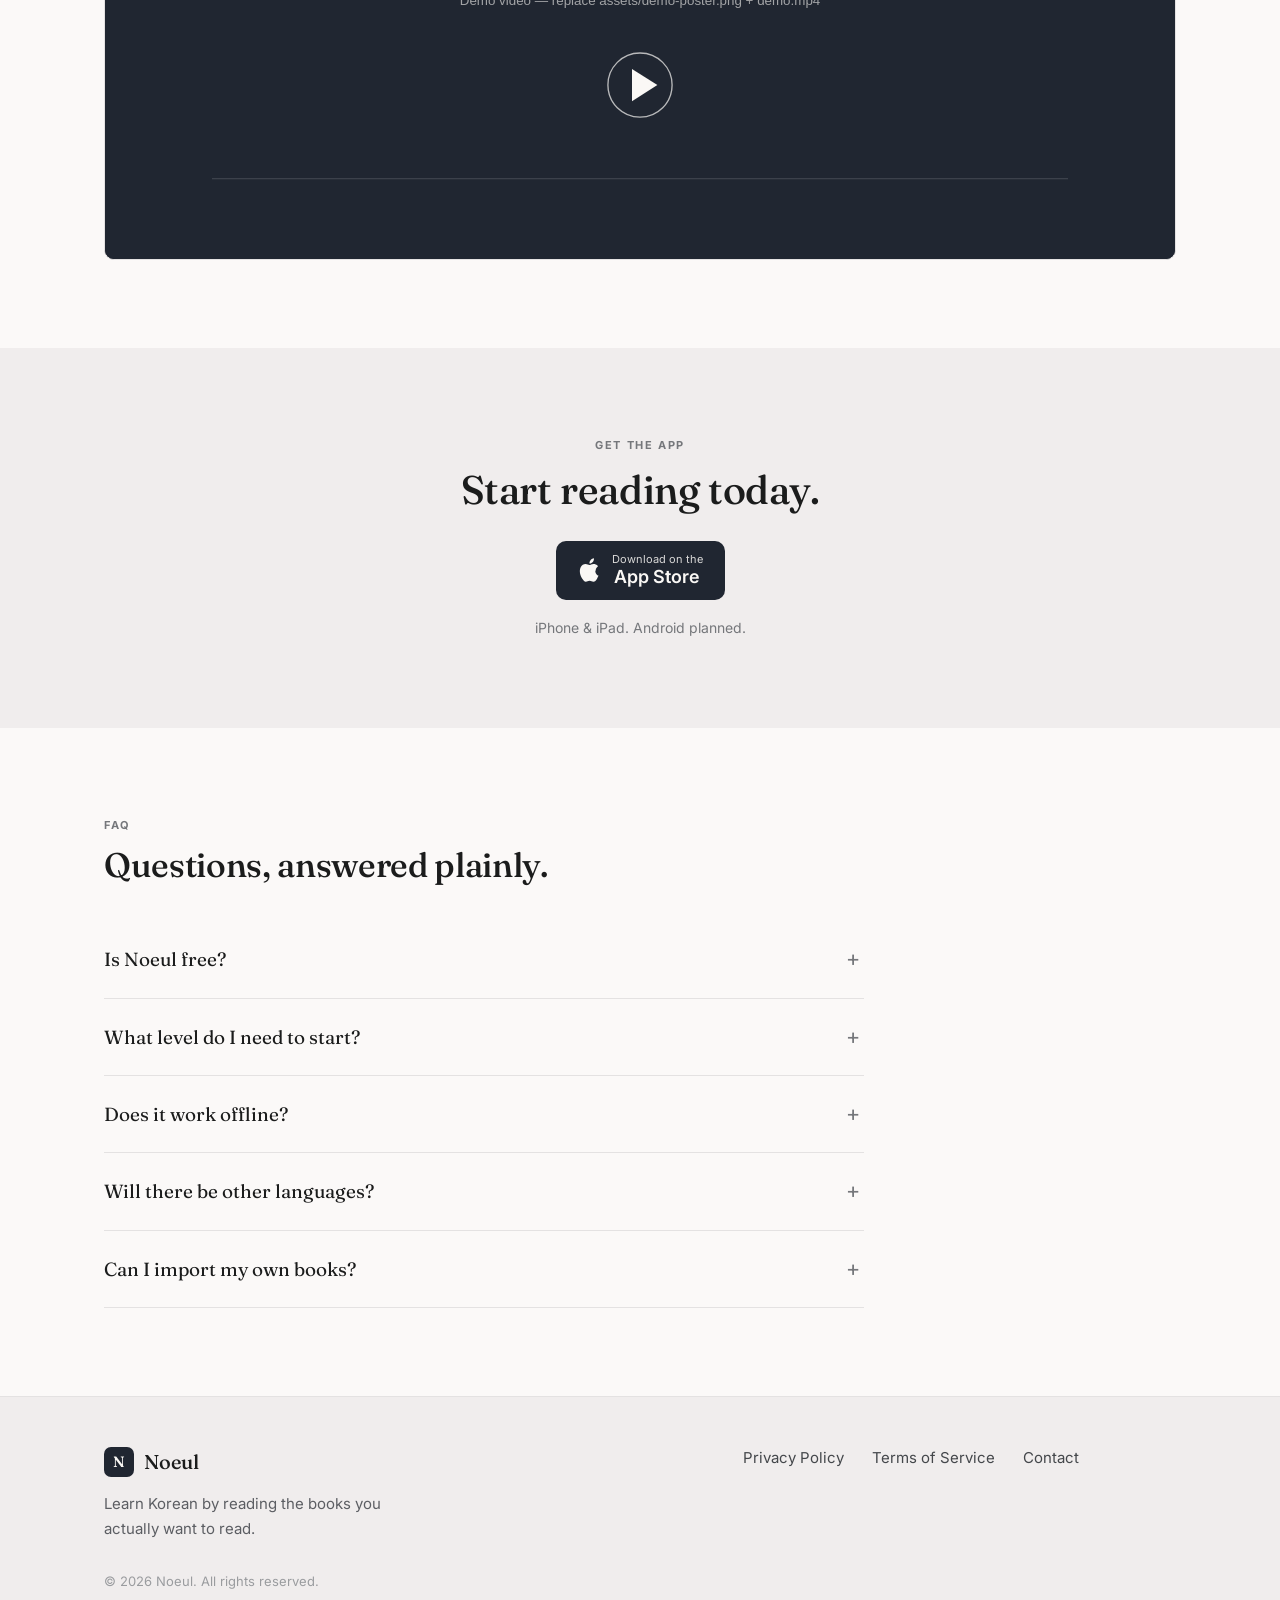
==== commit b91c98c2: "Rebrand website from FluentFable to Noeul - Update domain: fluent-fable.com → noeul.app - Replace ap" ====
--- a/index.html
+++ b/index.html
@@ -15,17 +15,17 @@
           header comment for expected dimensions / aspect ratio).
        =================================================================== -->
 
-  <title>FluentFable — Learn Korean by reading</title>
-  <meta name="description" content="FluentFable is a reading-first Korean app. Read real books, tap any word for an instant definition, and let a quiet spaced-repetition deck catch what slips. No streaks. No owl." />
+  <title>Noeul — Learn Korean by reading</title>
+  <meta name="description" content="Noeul is a reading-first Korean app. Read real books, tap any word for an instant definition, and let a quiet spaced-repetition deck catch what slips. No streaks. No owl." />
 
   <!-- Open Graph / Twitter -->
   <meta property="og:type" content="website" />
-  <meta property="og:title" content="FluentFable — Learn Korean by reading" />
+  <meta property="og:title" content="Noeul — Learn Korean by reading" />
   <meta property="og:description" content="Reading-first Korean. Tap any word. No streaks, no confetti, no cartoon owl — just reading." />
   <!-- OWNER: replace with a real 1200x630 PNG for best social-platform support -->
   <meta property="og:image" content="./assets/og-image.svg" />
   <meta name="twitter:card" content="summary_large_image" />
-  <meta name="twitter:title" content="FluentFable — Learn Korean by reading" />
+  <meta name="twitter:title" content="Noeul — Learn Korean by reading" />
   <meta name="twitter:description" content="Reading-first Korean. Tap any word. No streaks, no confetti, no cartoon owl — just reading." />
   <meta name="twitter:image" content="./assets/og-image.svg" />
 
@@ -46,9 +46,9 @@
   <header class="site-header">
     <div class="container">
       <nav class="nav" aria-label="Primary">
-        <a class="brand" href="./index.html" aria-label="FluentFable home">
-          <span class="brand__mark" aria-hidden="true">FF</span>
-          <span class="brand__word">FluentFable</span>
+        <a class="brand" href="./index.html" aria-label="Noeul home">
+          <span class="brand__mark" aria-hidden="true">N</span>
+          <span class="brand__word">Noeul</span>
         </a>
 
         <div class="nav__links">
@@ -93,7 +93,7 @@
             </p>
             <div class="hero__ctas">
               <!-- STORE_URL: Apple App Store link -->
-              <a class="store-badge" href="STORE_URL" aria-label="Download FluentFable on the App Store">
+              <a class="store-badge" href="STORE_URL" aria-label="Download Noeul on the App Store">
                 <svg width="22" height="26" viewBox="0 0 22 26" fill="currentColor" aria-hidden="true"><path d="M17.6 13.8c0-3 2.4-4.4 2.5-4.5-1.4-2-3.5-2.3-4.3-2.3-1.8-.2-3.5 1.1-4.4 1.1-.9 0-2.3-1-3.8-1-2 0-3.8 1.1-4.8 2.9-2 3.6-.5 8.9 1.5 11.8 1 1.4 2.1 3 3.6 2.9 1.4-.1 2-.9 3.7-.9s2.2.9 3.8.9c1.6 0 2.6-1.4 3.5-2.8 1.1-1.6 1.6-3.2 1.6-3.3-.1 0-3.1-1.2-3.2-4.7zM14.8 5c.8-1 1.3-2.3 1.2-3.7-1.1.1-2.5.8-3.3 1.7-.7.8-1.4 2.2-1.2 3.5 1.3.1 2.5-.6 3.3-1.5z"/></svg>
                 <span>
                   <span class="store-badge__sub">Download on the</span>
@@ -109,7 +109,7 @@
             <div class="phone">
               <!-- OWNER: replace assets/hero-screenshot.svg with a real phone screenshot (~9:19.5, e.g. 1170x2532). -->
               <img src="./assets/hero-screenshot.svg" width="300" height="650"
-                   alt="The FluentFable reading screen showing a Korean short story with one word tapped for an inline definition." />
+                   alt="The Noeul reading screen showing a Korean short story with one word tapped for an inline definition." />
             </div>
           </div>
         </div>
@@ -117,7 +117,7 @@
     </section>
 
     <!-- ===================== TRUST STRIP ===================== -->
-    <section class="trust" aria-label="What FluentFable is not">
+    <section class="trust" aria-label="What Noeul is not">
       <div class="container">
         <p>No streaks. No confetti. No cartoon owl. Just reading.</p>
       </div>
@@ -242,7 +242,7 @@
           </video>
           -->
           <img src="./assets/demo-poster.svg" width="1600" height="900" loading="lazy"
-               alt="Placeholder poster for the FluentFable demo video — coming soon." />
+               alt="Placeholder poster for the Noeul demo video — coming soon." />
         </div>
       </div>
     </section>
@@ -255,7 +255,7 @@
           <h2 class="download__title">Start reading today.</h2>
           <div class="download__badges">
             <!-- STORE_URL: Apple App Store link -->
-            <a class="store-badge" href="STORE_URL" aria-label="Download FluentFable on the App Store">
+            <a class="store-badge" href="STORE_URL" aria-label="Download Noeul on the App Store">
               <svg width="22" height="26" viewBox="0 0 22 26" fill="currentColor" aria-hidden="true"><path d="M17.6 13.8c0-3 2.4-4.4 2.5-4.5-1.4-2-3.5-2.3-4.3-2.3-1.8-.2-3.5 1.1-4.4 1.1-.9 0-2.3-1-3.8-1-2 0-3.8 1.1-4.8 2.9-2 3.6-.5 8.9 1.5 11.8 1 1.4 2.1 3 3.6 2.9 1.4-.1 2-.9 3.7-.9s2.2.9 3.8.9c1.6 0 2.6-1.4 3.5-2.8 1.1-1.6 1.6-3.2 1.6-3.3-.1 0-3.1-1.2-3.2-4.7zM14.8 5c.8-1 1.3-2.3 1.2-3.7-1.1.1-2.5.8-3.3 1.7-.7.8-1.4 2.2-1.2 3.5 1.3.1 2.5-.6 3.3-1.5z"/></svg>
               <span>
                 <span class="store-badge__sub">Download on the</span>
@@ -264,7 +264,7 @@
             </a>
 
             <!-- PLAY_STORE_URL: Google Play coming later. Uncomment to enable.
-            <a class="store-badge" href="PLAY_STORE_URL" aria-label="Get FluentFable on Google Play">
+            <a class="store-badge" href="PLAY_STORE_URL" aria-label="Get Noeul on Google Play">
               <svg width="22" height="26" viewBox="0 0 22 26" fill="currentColor" aria-hidden="true"><path d="M3 2l13 11L3 24V2z"/></svg>
               <span>
                 <span class="store-badge__sub">Get it on</span>
@@ -288,7 +288,7 @@
 
         <div class="faq reveal">
           <details>
-            <summary>Is FluentFable free?</summary>
+            <summary>Is Noeul free?</summary>
             <p>[PLACEHOLDER — replace] Describe your pricing here (e.g. free to start, with an optional subscription). Avoid stating a specific price until it's final.</p>
           </details>
           <details>
@@ -305,7 +305,7 @@
           </details>
           <details>
             <summary>Can I import my own books?</summary>
-            <p>Yes. FluentFable reads EPUB files, so you can bring your own Korean books alongside the built-in public-domain classics.</p>
+            <p>Yes. Noeul reads EPUB files, so you can bring your own Korean books alongside the built-in public-domain classics.</p>
           </details>
         </div>
       </div>
@@ -318,23 +318,22 @@
     <div class="container">
       <div class="footer__grid">
         <div>
-          <a class="brand" href="./index.html" aria-label="FluentFable home">
-            <span class="brand__mark" aria-hidden="true">FF</span>
-            <span class="brand__word">FluentFable</span>
+          <a class="brand" href="./index.html" aria-label="Noeul home">
+            <span class="brand__mark" aria-hidden="true">N</span>
+            <span class="brand__word">Noeul</span>
           </a>
           <p class="footer__tagline">Learn Korean by reading the books you actually want to read.</p>
         </div>
         <nav class="footer__links" aria-label="Footer">
           <a href="./privacy.html">Privacy Policy</a>
           <a href="./terms.html">Terms of Service</a>
-          <!-- CONTACT_EMAIL: replace the address below -->
-          <a href="mailto:CONTACT_EMAIL">Contact</a>
+          <a href="mailto:noeul.app@gmail.com">Contact</a>
           <!-- SOCIAL_URL: add social links here if/when you have them
           <a href="SOCIAL_URL">Instagram</a>
           -->
         </nav>
       </div>
-      <p class="footer__copy">© 2026 FluentFable. All rights reserved.</p>
+      <p class="footer__copy">© 2026 Noeul. All rights reserved.</p>
     </div>
   </footer>
 
--- a/css/styles.css
+++ b/css/styles.css
@@ -1,5 +1,5 @@
 /* =========================================================================
-   FluentFable — "Slate & Stone" stylesheet
+   Noeul — "Slate & Stone" stylesheet
    Single source of truth: every color references a :root custom property.
    Mobile-first; breakpoints at ~640 / ~960 / ~1200.
    ========================================================================= */
@@ -455,12 +455,27 @@
 /* ---------- legal pages ---------- */
 .legal { max-width: 720px; padding-block: 56px; }
 .legal h1 { font-size: clamp(32px, 6vw, 44px); }
-.legal h2 { font-size: 24px; margin-top: 36px; }
+.legal h2 { font-size: 24px; margin-top: 44px; scroll-margin-top: 80px; }
+.legal h3 { font-family: var(--font-display); font-weight: 500; font-size: 18px; margin-top: 28px; }
 .legal .updated { color: var(--text-tertiary); font-size: 14px; margin-top: 8px; }
 .legal p, .legal li { color: var(--text-secondary); margin-top: 16px; }
 .legal ul { padding-left: 22px; }
+.legal li { margin-top: 8px; }
 .legal a { text-decoration: underline; }
-.legal .back { display: inline-block; margin-top: 40px; font-size: 15px; }
+.legal .back { display: inline-block; margin-top: 48px; font-size: 15px; }
+
+/* legal: intro/summary callout + table of contents */
+.legal .legal-lead { color: var(--text-muted); }
+.legal .toc { background: var(--surface-assist); border: 1px solid var(--border); border-radius: var(--radius-lg); padding: 8px 22px; }
+.legal .toc ol { margin: 0; padding-left: 20px; }
+.legal .toc li { margin-top: 6px; color: var(--text-secondary); }
+
+/* legal: data-category table */
+.legal .table-wrap { overflow-x: auto; margin-top: 20px; }
+.legal table { width: 100%; border-collapse: collapse; font-size: 14px; min-width: 520px; }
+.legal th, .legal td { border: 1px solid var(--border); padding: 10px 12px; text-align: left; vertical-align: top; color: var(--text-secondary); }
+.legal th { background: var(--surface-muted); font-family: var(--font-ui); font-weight: 600; color: var(--text); }
+.legal td.yesno { text-align: center; white-space: nowrap; font-weight: 600; }
 
 .placeholder-note {
   display: block;
